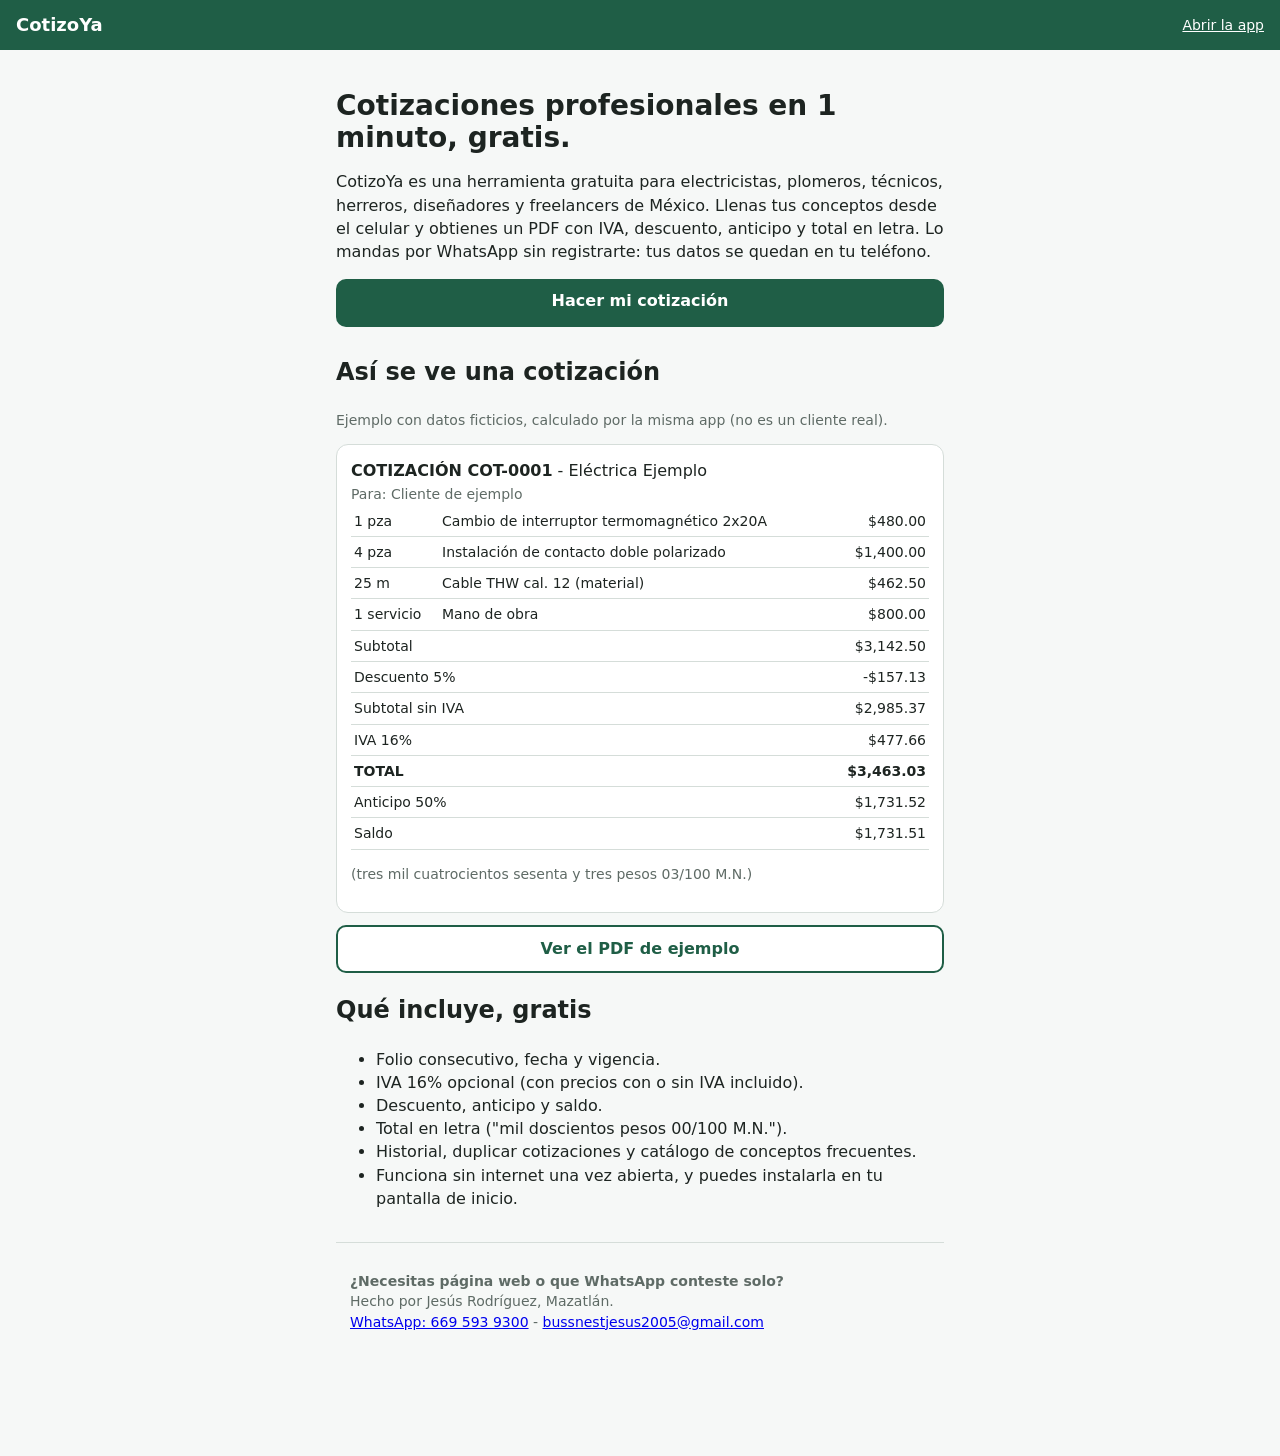
==== index.html @ fb77457e "CotizoYa: app de cotizaciones (PWA)" ====
<!doctype html>
<html lang="es-MX">
<head>
<meta charset="utf-8">
<meta name="viewport" content="width=device-width,initial-scale=1">
<title>CotizoYa - Cotizaciones gratis en PDF para mandar por WhatsApp</title>
<meta name="description" content="Haz una cotización profesional en 1 minuto desde tu celular y mándala por WhatsApp en PDF. Gratis, sin registro, con IVA, anticipo y total en letra.">
<meta name="theme-color" content="#1f5e46">
<link rel="manifest" href="manifest.webmanifest">
<link rel="icon" href="icons/icon-192.png">
<link rel="stylesheet" href="css/style.css">
</head>
<body>
<header class="top"><b>CotizoYa</b><a href="app.html">Abrir la app</a></header>
<main>
<div class="hero">
<h1>Cotizaciones profesionales en 1 minuto, gratis.</h1>
<p>CotizoYa es una herramienta gratuita para electricistas, plomeros, técnicos, herreros, diseñadores y freelancers de México. Llenas tus conceptos desde el celular y obtienes un PDF con IVA, descuento, anticipo y total en letra. Lo mandas por WhatsApp sin registrarte: tus datos se quedan en tu teléfono.</p>
<a class="btn" href="app.html">Hacer mi cotización</a>
</div>

<h2>Así se ve una cotización</h2>
<p class="muted">Ejemplo con datos ficticios, calculado por la misma app (no es un cliente real).</p>
<div class="ex" id="ex"><noscript>Activa JavaScript para ver el ejemplo, o abre el PDF de abajo.</noscript></div>
<a class="btn alt" href="ejemplo-cotizacion.pdf">Ver el PDF de ejemplo</a>

<h2>Qué incluye, gratis</h2>
<ul>
<li>Folio consecutivo, fecha y vigencia.</li>
<li>IVA 16% opcional (con precios con o sin IVA incluido).</li>
<li>Descuento, anticipo y saldo.</li>
<li>Total en letra ("mil doscientos pesos 00/100 M.N.").</li>
<li>Historial, duplicar cotizaciones y catálogo de conceptos frecuentes.</li>
<li>Funciona sin internet una vez abierta, y puedes instalarla en tu pantalla de inicio.</li>
</ul>

<div class="foot">
<p><b>¿Necesitas página web o que WhatsApp conteste solo?</b><br>Hecho por Jesús Rodríguez, Mazatlán.<br>
<a href="https://wa.me/526695939300">WhatsApp: 669 593 9300</a> - <a href="mailto:bussnestjesus2005@gmail.com">bussnestjesus2005@gmail.com</a></p>
</div>
</main>
<script src="js/calc.js"></script>
<script>
(function () {
  var q = { items: [
    { desc: 'Cambio de interruptor termomagnético 2x20A', qty: 1, unit: 'pza', price: 480 },
    { desc: 'Instalación de contacto doble polarizado', qty: 4, unit: 'pza', price: 350 },
    { desc: 'Cable THW cal. 12 (material)', qty: 25, unit: 'm', price: 18.5 },
    { desc: 'Mano de obra', qty: 1, unit: 'servicio', price: 800 } ],
    ivaOn: true, ivaIncluded: false, discType: 'pct', discVal: 5, advType: 'pct', advVal: 50 };
  var r = CF.compute(q), M = CF.money;
  function esc(s) { return String(s).replace(/[&<>"]/g, function (c) { return { '&': '&amp;', '<': '&lt;', '>': '&gt;', '"': '&quot;' }[c]; }); }
  var rows = q.items.map(function (i, k) { return '<tr><td>' + CF.qtyFmt(i.qty) + ' ' + i.unit + '</td><td>' + esc(i.desc) + '</td><td class="n">' + M(r.lines[k]) + '</td></tr>'; }).join('');
  document.getElementById('ex').innerHTML = '<b>COTIZACIÓN COT-0001</b> - Eléctrica Ejemplo<br><span class="muted">Para: Cliente de ejemplo</span><table>' + rows + '</table>' +
    '<table><tr><td>Subtotal</td><td class="n">' + M(r.subtotal) + '</td></tr><tr><td>Descuento 5%</td><td class="n">-' + M(r.discount) + '</td></tr><tr><td>Subtotal sin IVA</td><td class="n">' + M(r.base) + '</td></tr><tr><td>IVA 16%</td><td class="n">' + M(r.iva) + '</td></tr>' +
    '<tr><td><b>TOTAL</b></td><td class="n"><b id="ex-total">' + M(r.total) + '</b></td></tr><tr><td>Anticipo 50%</td><td class="n">' + M(r.advance) + '</td></tr><tr><td>Saldo</td><td class="n">' + M(r.balance) + '</td></tr></table>' +
    '<p class="muted">(' + CF.totalEnLetra(r.total) + ')</p>';
})();
</script>
</body>
</html>
---- css/style.css ----
:root{--g:#1f5e46;--g2:#e8f2ed;--ink:#1d2421;--mut:#5f6b66;--bd:#d5ddd9;--bg:#f6f8f7;--red:#b3261e;--w:#fff}
*{box-sizing:border-box}
html{-webkit-text-size-adjust:100%}
body{margin:0;font:16px/1.45 system-ui,-apple-system,"Segoe UI",Roboto,sans-serif;color:var(--ink);background:var(--bg)}
header.top{background:var(--g);color:#fff;padding:12px 16px;display:flex;justify-content:space-between;align-items:center}
header.top b{font-size:18px}.top a{color:#fff;font-size:14px}
main{max-width:640px;margin:0 auto;padding:12px 16px 96px}
section[hidden]{display:none}
fieldset,.card{background:var(--w);border:1px solid var(--bd);border-radius:12px;padding:12px;margin:0 0 12px}
legend{font-weight:700;padding:0 6px;color:var(--g)}
label{display:block;font-size:13px;color:var(--mut);margin:6px 0 0}
input,select,textarea{width:100%;font:inherit;font-size:16px;padding:10px;border:1px solid var(--bd);border-radius:8px;background:#fff;color:var(--ink);min-height:44px;margin-top:2px}
textarea{min-height:80px}
input[type=checkbox]{width:22px;height:22px;min-height:0;vertical-align:middle;margin:0 8px 0 0}
.chk{display:flex;align-items:center;font-size:16px;color:var(--ink)}
.row{border:1px solid var(--bd);border-radius:10px;padding:8px;margin-bottom:8px;background:#fbfdfc}
.row-nums{display:grid;grid-template-columns:70px 1fr 1fr;gap:8px}
.row-foot{display:flex;gap:8px;align-items:center;margin-top:6px}.r-amt{flex:1;font-weight:700}
button{font:inherit;cursor:pointer}
.btn{min-height:48px;border-radius:10px;border:0;padding:10px 14px;font-weight:700;background:var(--g);color:#fff;width:100%;margin-top:8px}
.btn.alt{background:var(--w);color:var(--g);border:2px solid var(--g)}
.btn.wa{background:#1a7d41}
.mini{min-height:36px;border:1px solid var(--bd);background:#fff;border-radius:8px;padding:4px 10px;font-size:14px}
.mini.danger{color:var(--red)}
.two{display:grid;grid-template-columns:1fr 1fr;gap:8px}
#totals{background:var(--g2);border-radius:12px;padding:10px 12px;margin-bottom:8px}
.tl{display:flex;justify-content:space-between;padding:2px 0}.tl.big{font-size:22px;border-top:2px solid var(--g);margin-top:6px;padding-top:6px}
#t-letra{font-style:italic;color:var(--mut);font-size:14px;margin:0 0 8px}
nav.bottom{position:fixed;bottom:0;left:0;right:0;background:#fff;border-top:1px solid var(--bd);display:flex;z-index:5}
nav.bottom button{flex:1;border:0;background:none;padding:12px 2px;font-size:13px;color:var(--mut);min-height:56px}
nav.bottom button[aria-current=page]{color:var(--g);font-weight:700;box-shadow:inset 0 3px 0 var(--g)}
ul.list{list-style:none;padding:0;margin:0}
ul.list li{background:#fff;border:1px solid var(--bd);border-radius:10px;padding:10px;margin-bottom:8px;display:flex;justify-content:space-between;gap:8px;align-items:center;flex-wrap:wrap}
.muted{color:var(--mut);font-size:14px}
.modal{position:fixed;inset:0;background:rgba(0,0,0,.5);z-index:10;display:flex;align-items:flex-end;justify-content:center}
.modal[hidden]{display:none}
.modal .box{background:#fff;width:100%;max-width:640px;max-height:92vh;overflow:auto;border-radius:16px 16px 0 0;padding:16px}
#sheet table{width:100%;border-collapse:collapse;margin:8px 0}#sheet td{border-bottom:1px solid var(--bd);padding:6px 4px;vertical-align:top}
#sheet .n{text-align:right}#sheet .big{font-size:20px;font-weight:700}#sheet .logo{max-height:60px;max-width:160px}
#toast{position:fixed;left:16px;right:16px;bottom:72px;background:#222;color:#fff;padding:12px;border-radius:10px;z-index:20;text-align:center}
#toast[hidden]{display:none}
a.btn{display:block;text-align:center;text-decoration:none}
.hero{padding:28px 0 8px}.hero h1{font-size:28px;line-height:1.15;margin:0 0 10px}
.ex{background:#fff;border:1px solid var(--bd);border-radius:12px;padding:14px;margin:12px 0}
.ex table{width:100%;border-collapse:collapse;font-size:14px}.ex td,.ex th{padding:5px 3px;border-bottom:1px solid var(--bd);text-align:left}.ex .n{text-align:right}
.foot{margin-top:32px;padding:14px;border-top:1px solid var(--bd);font-size:14px;color:var(--mut)}
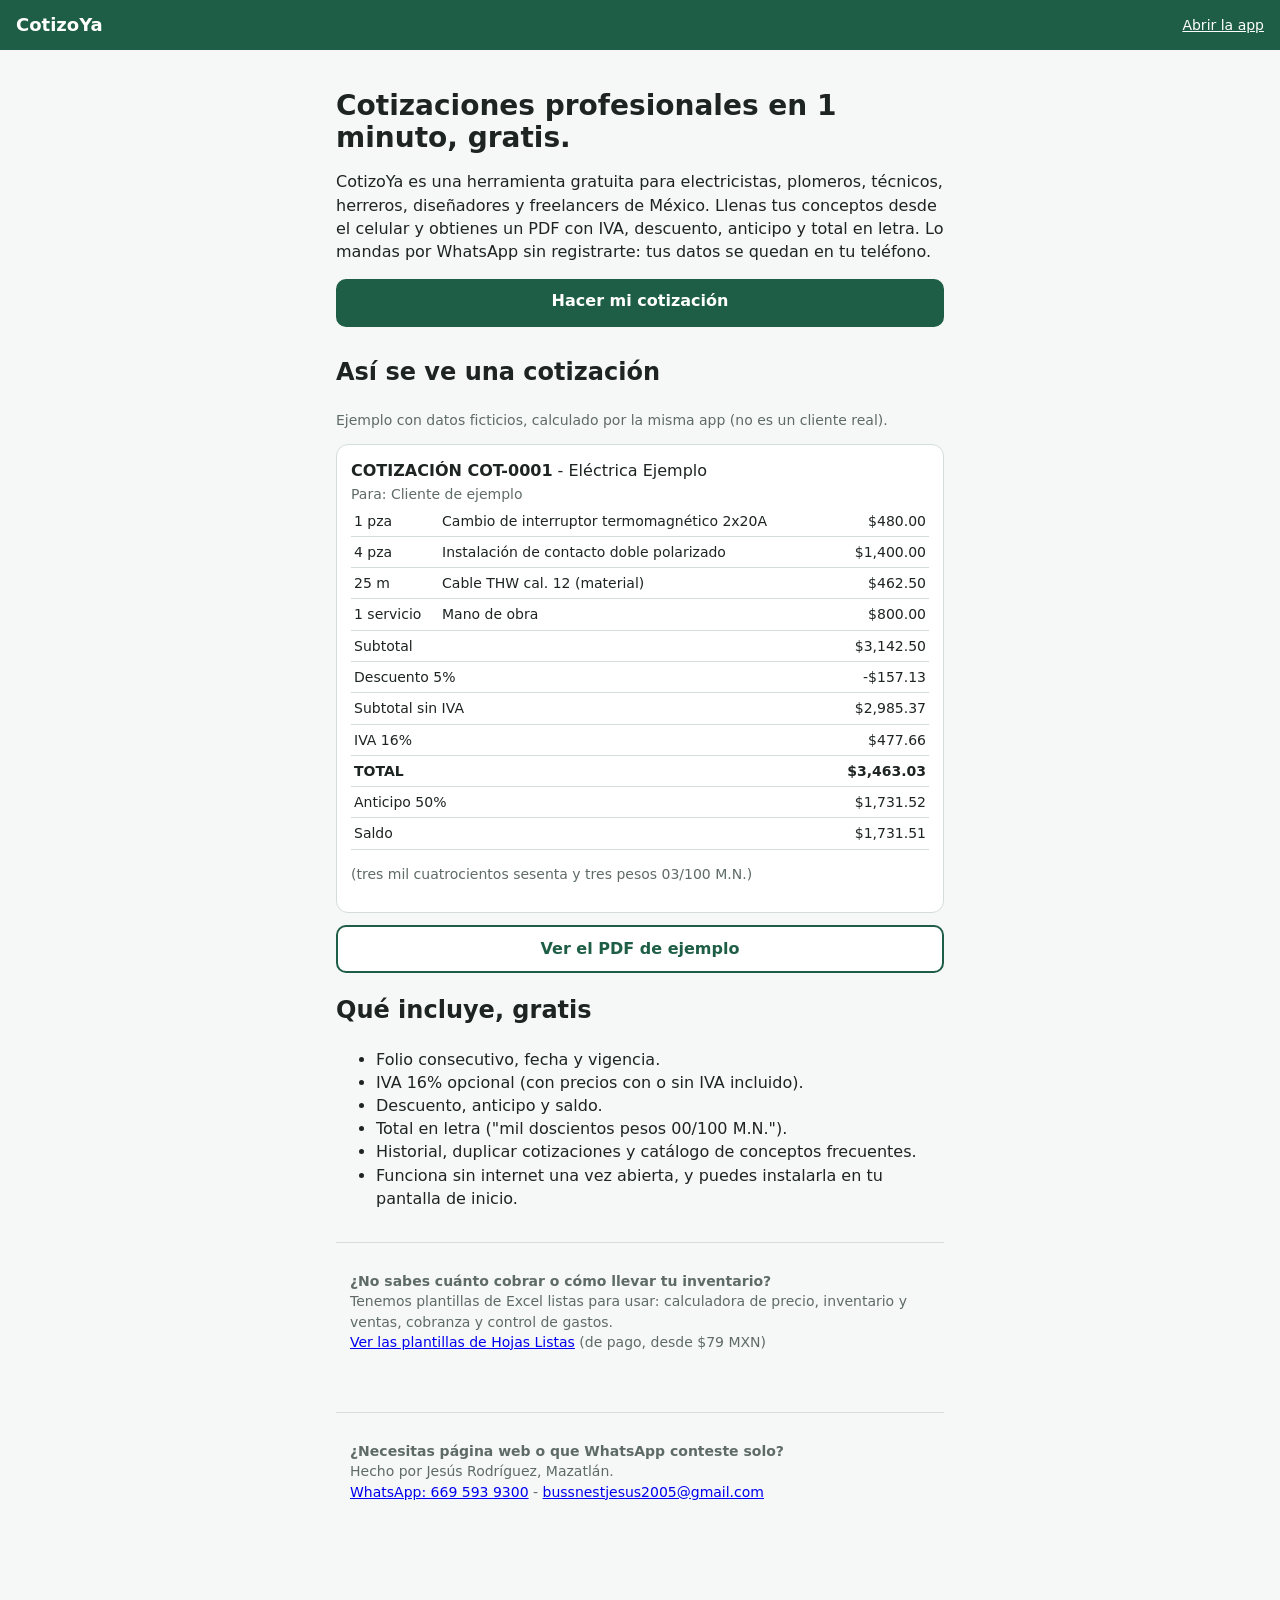
==== commit 1415039c: "Enlace a las plantillas de Hojas Listas" ====
--- a/index.html
+++ b/index.html
@@ -35,6 +35,12 @@
 </ul>
 
 <div class="foot">
+<p><b>¿No sabes cuánto cobrar o cómo llevar tu inventario?</b><br>
+Tenemos plantillas de Excel listas para usar: calculadora de precio, inventario y ventas, cobranza y control de gastos.<br>
+<a href="https://payhip.com/HojasListas">Ver las plantillas de Hojas Listas</a> (de pago, desde $79 MXN)</p>
+</div>
+
+<div class="foot">
 <p><b>¿Necesitas página web o que WhatsApp conteste solo?</b><br>Hecho por Jesús Rodríguez, Mazatlán.<br>
 <a href="https://wa.me/526695939300">WhatsApp: 669 593 9300</a> - <a href="mailto:bussnestjesus2005@gmail.com">bussnestjesus2005@gmail.com</a></p>
 </div>
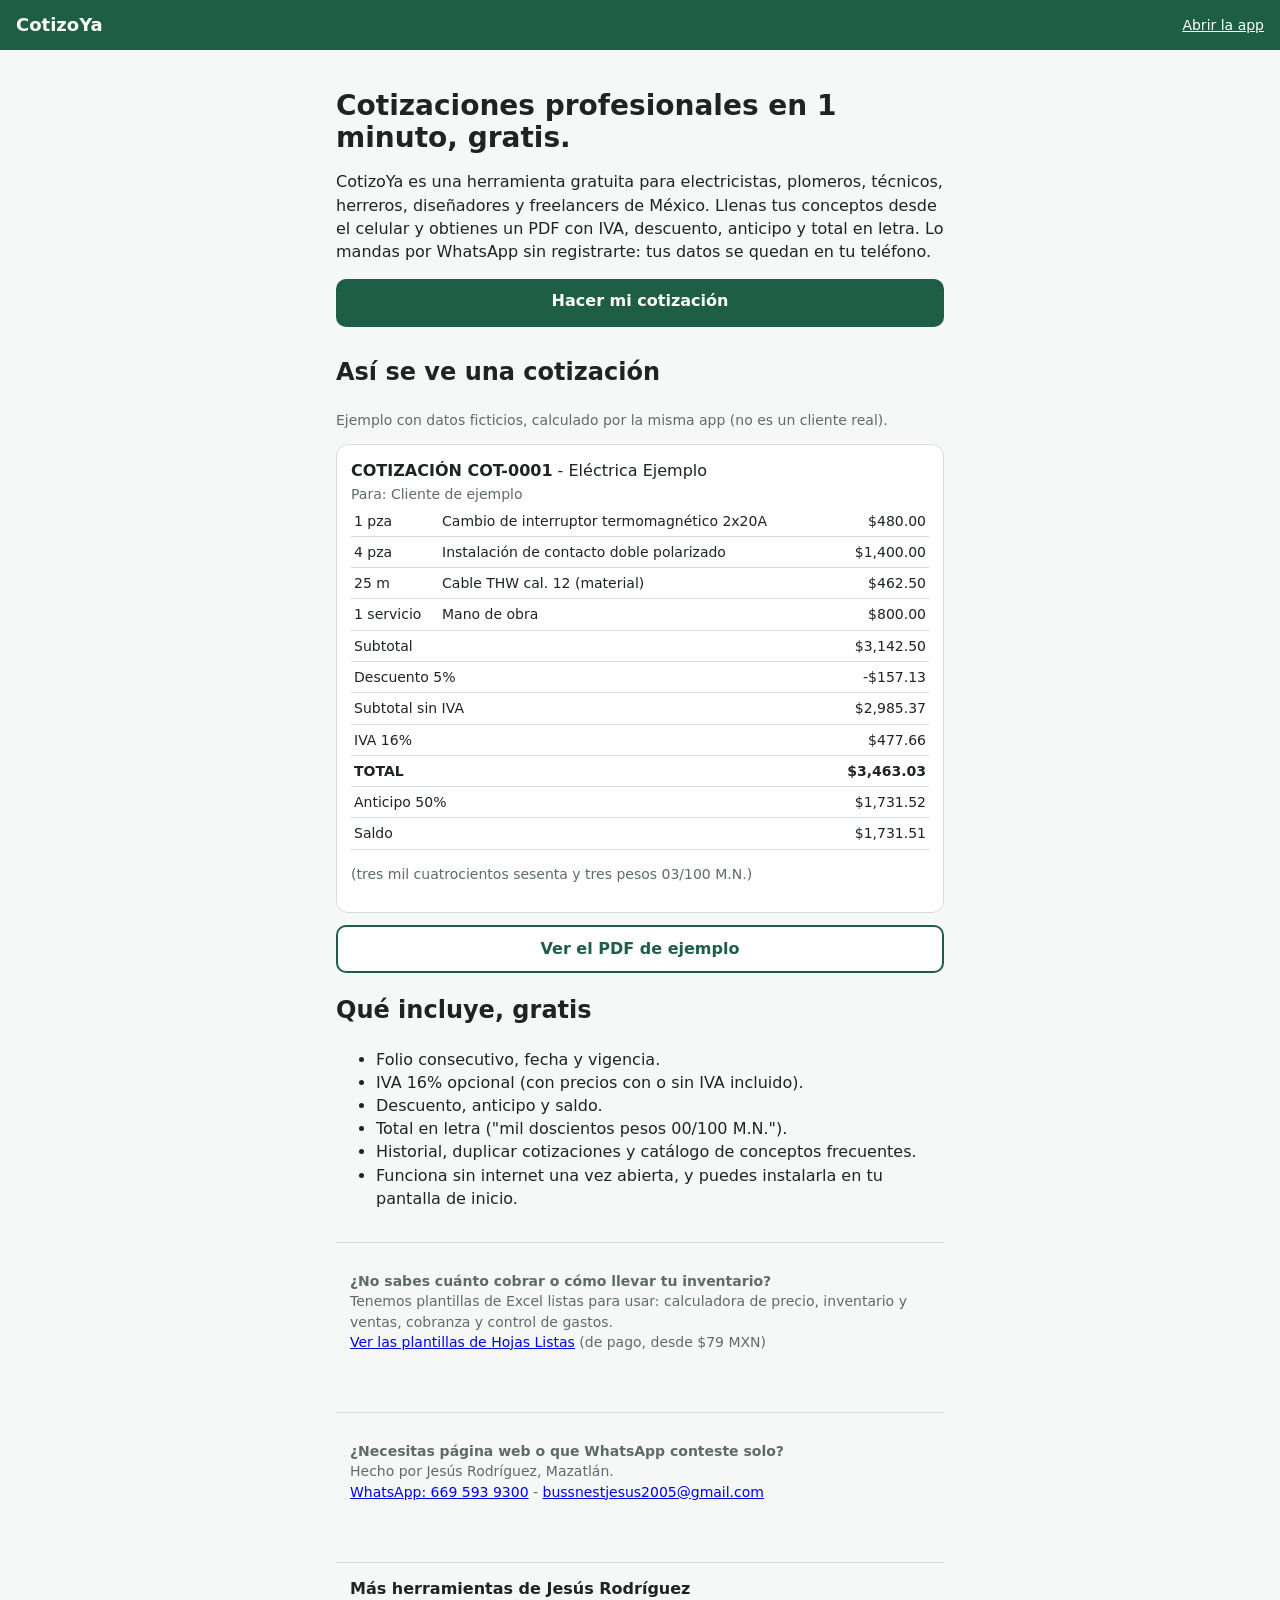
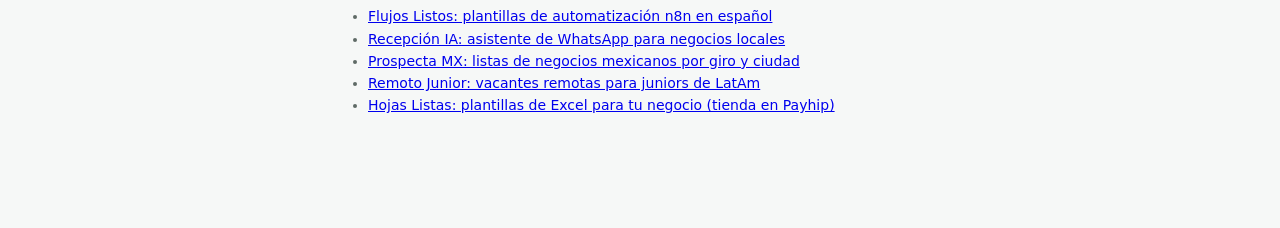
==== commit 87caca3f: "SEO: títulos, descripciones, sitemap y enlaces entre proyectos" ====
--- a/index.html
+++ b/index.html
@@ -3,8 +3,25 @@
 <head>
 <meta charset="utf-8">
 <meta name="viewport" content="width=device-width,initial-scale=1">
-<title>CotizoYa - Cotizaciones gratis en PDF para mandar por WhatsApp</title>
-<meta name="description" content="Haz una cotización profesional en 1 minuto desde tu celular y mándala por WhatsApp en PDF. Gratis, sin registro, con IVA, anticipo y total en letra.">
+<title>CotizoYa: cotizaciones en PDF gratis para WhatsApp</title>
+<meta name="description" content="Haz cotizaciones en PDF gratis desde tu celular, con IVA, anticipo y total en letra, y mándalas por WhatsApp. Para electricistas, plomeros y freelancers.">
+<link rel="canonical" href="https://jesus-jazisenot.github.io/cotizoya/">
+<meta property="og:type" content="website">
+<meta property="og:site_name" content="CotizoYa">
+<meta property="og:locale" content="es_MX">
+<meta property="og:title" content="CotizoYa: cotizaciones en PDF gratis para WhatsApp">
+<meta property="og:description" content="Haz cotizaciones en PDF gratis desde tu celular, con IVA, anticipo y total en letra, y mándalas por WhatsApp. Para electricistas, plomeros y freelancers.">
+<meta property="og:url" content="https://jesus-jazisenot.github.io/cotizoya/">
+<meta property="og:image" content="https://jesus-jazisenot.github.io/cotizoya/og.png">
+<meta property="og:image:width" content="1200">
+<meta property="og:image:height" content="630">
+<meta property="og:image:alt" content="CotizoYa: Cotizaciones en PDF gratis, listas para WhatsApp">
+<meta name="twitter:card" content="summary_large_image">
+<meta name="twitter:title" content="CotizoYa: cotizaciones en PDF gratis para WhatsApp">
+<meta name="twitter:description" content="Haz cotizaciones en PDF gratis desde tu celular, con IVA, anticipo y total en letra, y mándalas por WhatsApp. Para electricistas, plomeros y freelancers.">
+<meta name="twitter:image" content="https://jesus-jazisenot.github.io/cotizoya/og.png">
+<script type="application/ld+json">{"@context": "https://schema.org", "@type": "WebSite", "name": "CotizoYa", "url": "https://jesus-jazisenot.github.io/cotizoya/", "inLanguage": "es-MX", "author": {"@type": "Person", "name": "Jesús Rodríguez"}}</script>
+<script type="application/ld+json">{"@context": "https://schema.org", "@type": "SoftwareApplication", "name": "CotizoYa", "applicationCategory": "BusinessApplication", "operatingSystem": "Web (PWA para Android e iOS)", "url": "https://jesus-jazisenot.github.io/cotizoya/", "inLanguage": "es-MX", "description": "Generador gratuito de cotizaciones en PDF con IVA, descuento, anticipo y total en letra.", "offers": {"@type": "Offer", "price": "0", "priceCurrency": "MXN"}, "author": {"@type": "Person", "name": "Jesús Rodríguez"}}</script>
 <meta name="theme-color" content="#1f5e46">
 <link rel="manifest" href="manifest.webmanifest">
 <link rel="icon" href="icons/icon-192.png">
@@ -44,6 +61,7 @@
 <p><b>¿Necesitas página web o que WhatsApp conteste solo?</b><br>Hecho por Jesús Rodríguez, Mazatlán.<br>
 <a href="https://wa.me/526695939300">WhatsApp: 669 593 9300</a> - <a href="mailto:bussnestjesus2005@gmail.com">bussnestjesus2005@gmail.com</a></p>
 </div>
+<aside class="foot mas" aria-labelledby="mas-t"><h2 id="mas-t">Más herramientas de Jesús Rodríguez</h2><ul><li><a href="https://jesus-jazisenot.github.io/flujos-listos/">Flujos Listos: plantillas de automatización n8n en español</a></li><li><a href="https://jesus-jazisenot.github.io/recepcion-ia/">Recepción IA: asistente de WhatsApp para negocios locales</a></li><li><a href="https://jesus-jazisenot.github.io/prospecta-mx/">Prospecta MX: listas de negocios mexicanos por giro y ciudad</a></li><li><a href="https://jesus-jazisenot.github.io/remoto-junior/">Remoto Junior: vacantes remotas para juniors de LatAm</a></li><li><a href="https://payhip.com/HojasListas">Hojas Listas: plantillas de Excel para tu negocio (tienda en Payhip)</a></li></ul></aside>
 </main>
 <script src="js/calc.js"></script>
 <script>
--- a/css/style.css
+++ b/css/style.css
@@ -44,3 +44,4 @@
 .ex{background:#fff;border:1px solid var(--bd);border-radius:12px;padding:14px;margin:12px 0}
 .ex table{width:100%;border-collapse:collapse;font-size:14px}.ex td,.ex th{padding:5px 3px;border-bottom:1px solid var(--bd);text-align:left}.ex .n{text-align:right}
 .foot{margin-top:32px;padding:14px;border-top:1px solid var(--bd);font-size:14px;color:var(--mut)}
+.mas h2{font-size:1rem;margin:0 0 6px;color:var(--ink)}.mas ul{margin:0;padding-left:18px}.mas li{margin:2px 0}
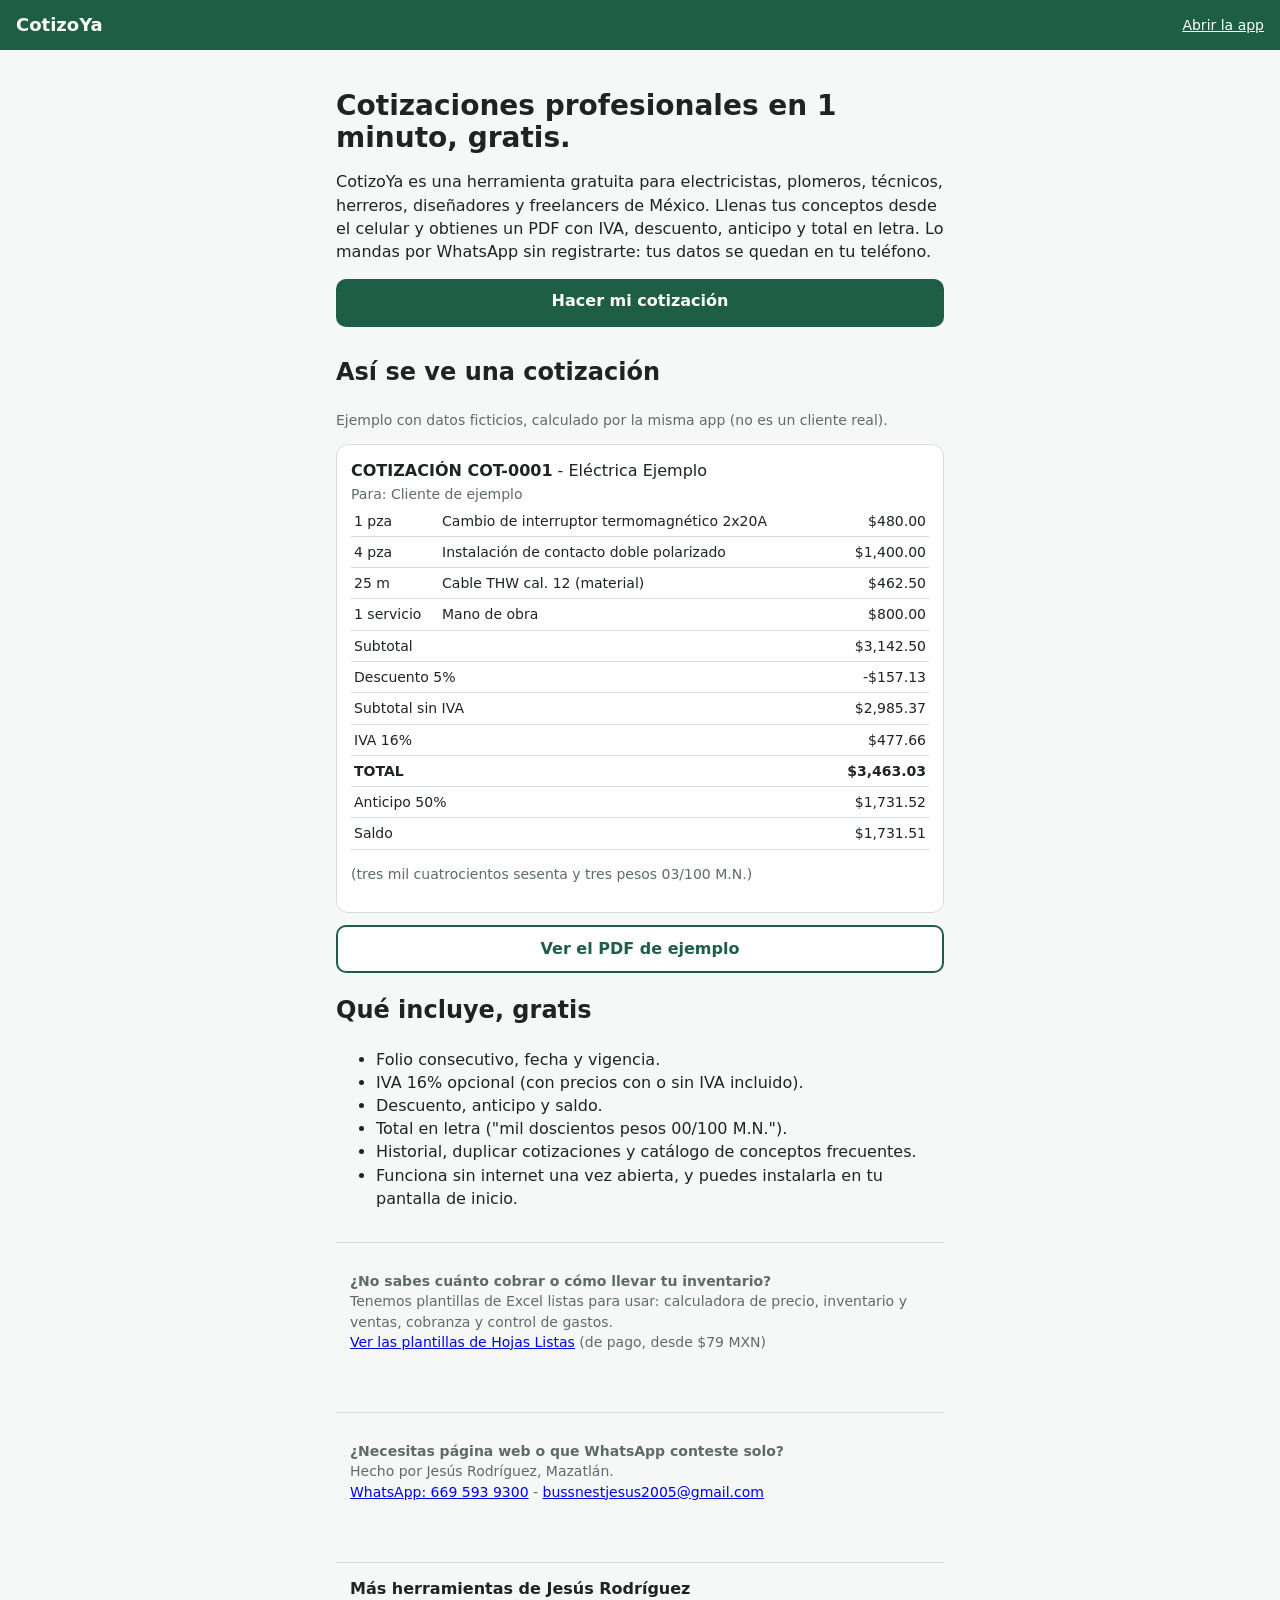
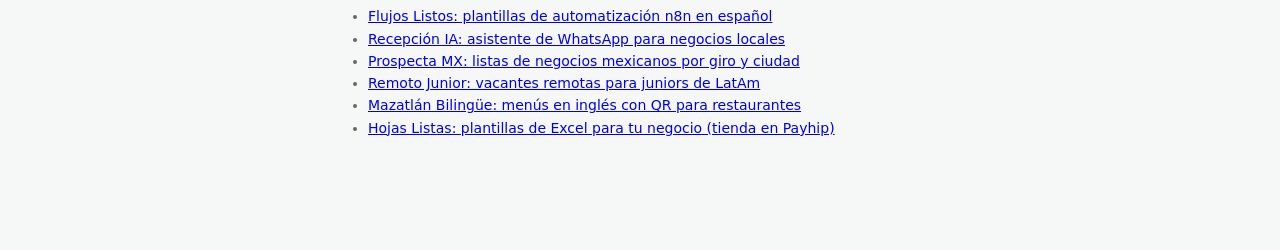
==== commit 27e850ad: "Enlace a Mazatlán Bilingüe en Más herramientas" ====
--- a/index.html
+++ b/index.html
@@ -61,7 +61,7 @@
 <p><b>¿Necesitas página web o que WhatsApp conteste solo?</b><br>Hecho por Jesús Rodríguez, Mazatlán.<br>
 <a href="https://wa.me/526695939300">WhatsApp: 669 593 9300</a> - <a href="mailto:bussnestjesus2005@gmail.com">bussnestjesus2005@gmail.com</a></p>
 </div>
-<aside class="foot mas" aria-labelledby="mas-t"><h2 id="mas-t">Más herramientas de Jesús Rodríguez</h2><ul><li><a href="https://jesus-jazisenot.github.io/flujos-listos/">Flujos Listos: plantillas de automatización n8n en español</a></li><li><a href="https://jesus-jazisenot.github.io/recepcion-ia/">Recepción IA: asistente de WhatsApp para negocios locales</a></li><li><a href="https://jesus-jazisenot.github.io/prospecta-mx/">Prospecta MX: listas de negocios mexicanos por giro y ciudad</a></li><li><a href="https://jesus-jazisenot.github.io/remoto-junior/">Remoto Junior: vacantes remotas para juniors de LatAm</a></li><li><a href="https://payhip.com/HojasListas">Hojas Listas: plantillas de Excel para tu negocio (tienda en Payhip)</a></li></ul></aside>
+<aside class="foot mas" aria-labelledby="mas-t"><h2 id="mas-t">Más herramientas de Jesús Rodríguez</h2><ul><li><a href="https://jesus-jazisenot.github.io/flujos-listos/">Flujos Listos: plantillas de automatización n8n en español</a></li><li><a href="https://jesus-jazisenot.github.io/recepcion-ia/">Recepción IA: asistente de WhatsApp para negocios locales</a></li><li><a href="https://jesus-jazisenot.github.io/prospecta-mx/">Prospecta MX: listas de negocios mexicanos por giro y ciudad</a></li><li><a href="https://jesus-jazisenot.github.io/remoto-junior/">Remoto Junior: vacantes remotas para juniors de LatAm</a></li><li><a href="https://jesus-jazisenot.github.io/mazatlan-bilingue/">Mazatlán Bilingüe: menús en inglés con QR para restaurantes</a></li><li><a href="https://payhip.com/HojasListas">Hojas Listas: plantillas de Excel para tu negocio (tienda en Payhip)</a></li></ul></aside>
 </main>
 <script src="js/calc.js"></script>
 <script>
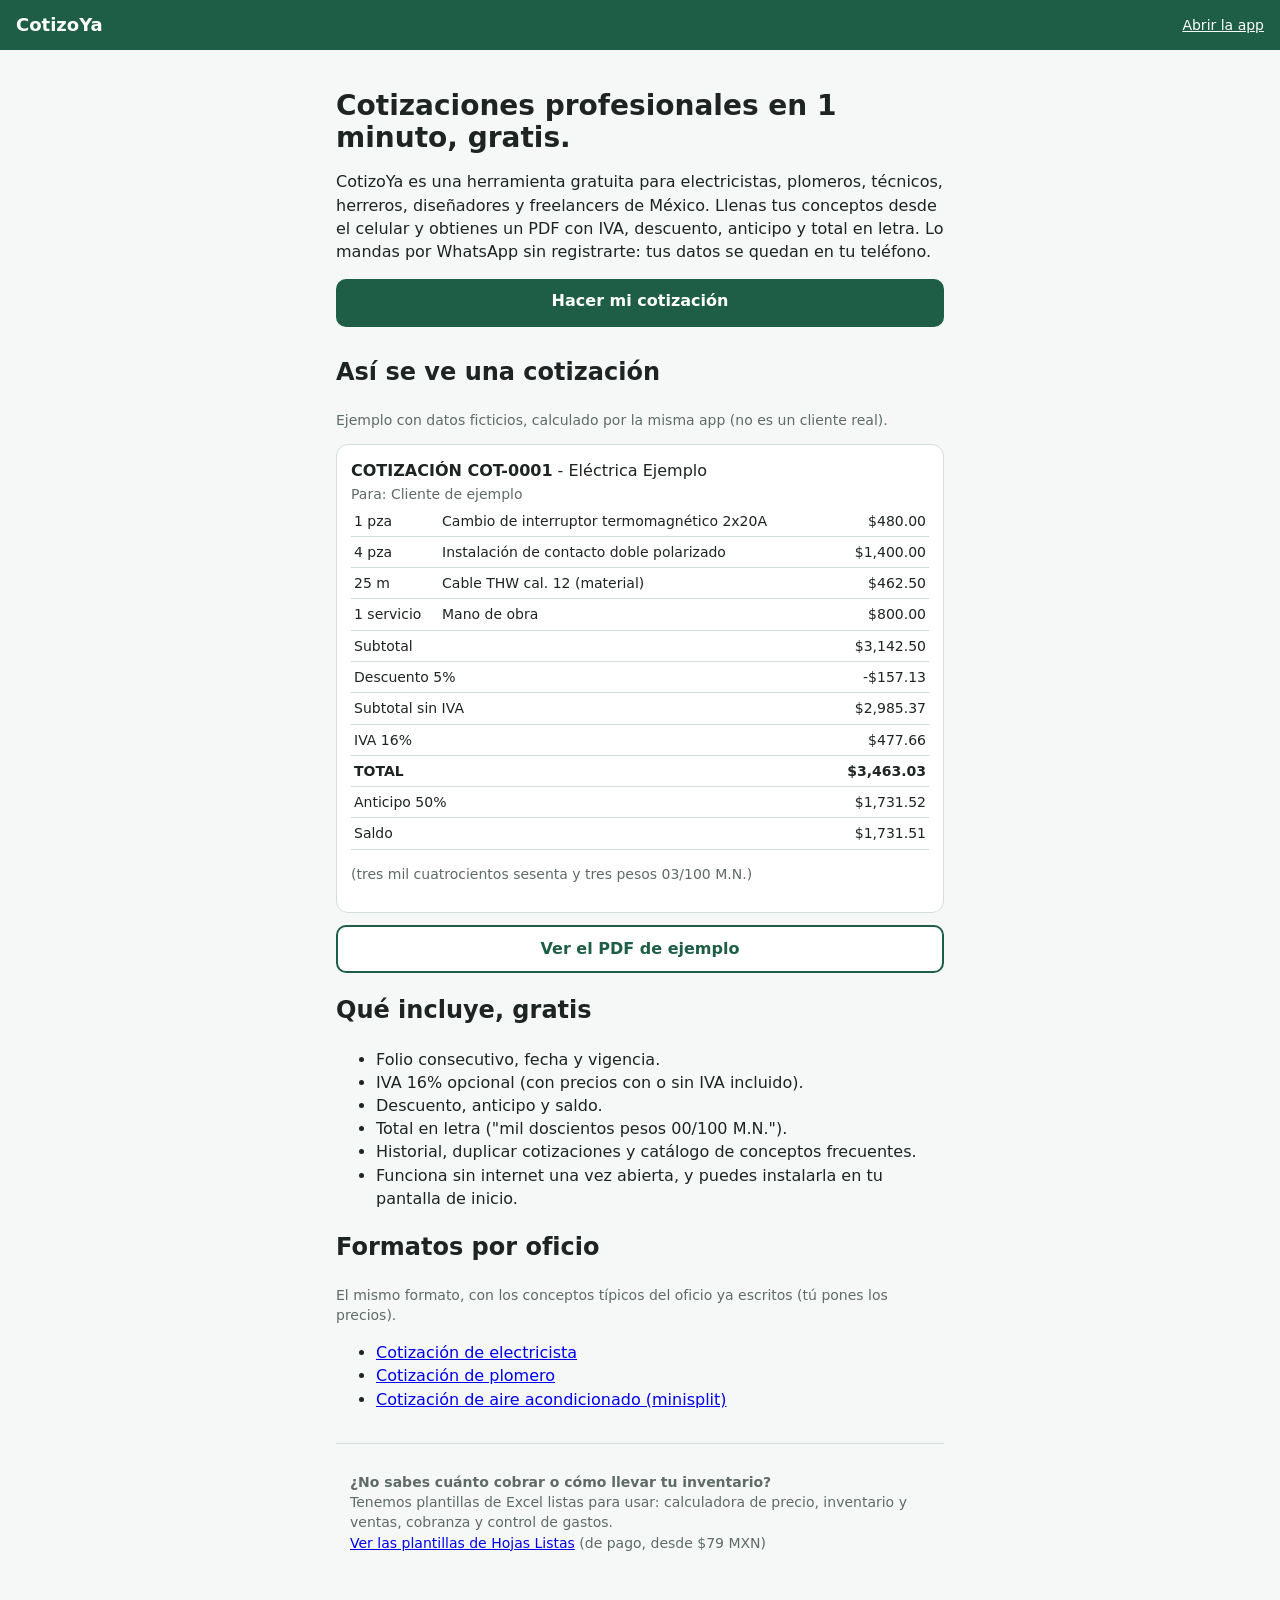
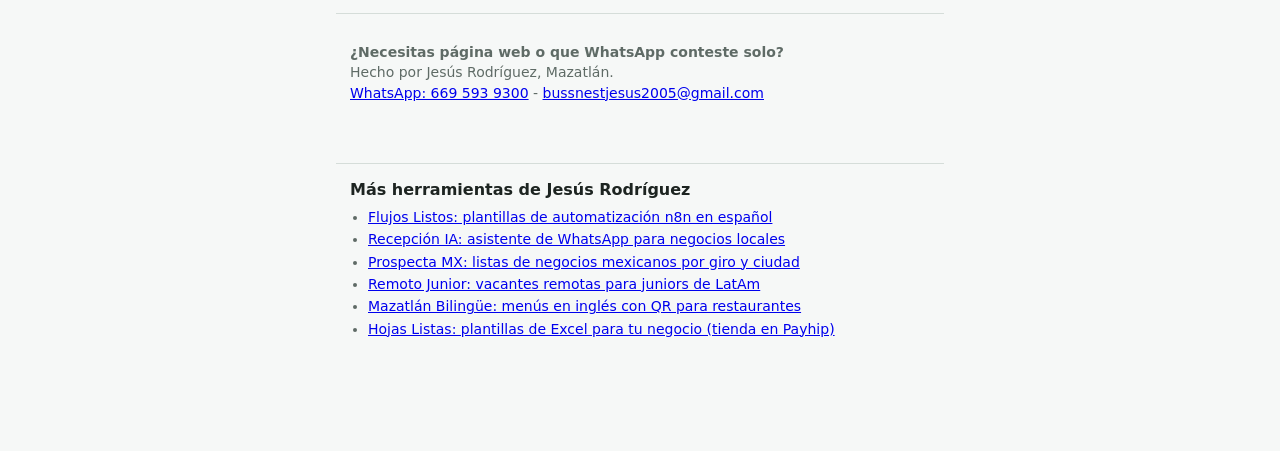
==== commit 2ffb6870: "Formatos por oficio: electricista, plomero y aire acondicionado" ====
--- a/index.html
+++ b/index.html
@@ -51,6 +51,14 @@
 <li>Funciona sin internet una vez abierta, y puedes instalarla en tu pantalla de inicio.</li>
 </ul>
 
+<h2 id="oficios">Formatos por oficio</h2>
+<p class="muted">El mismo formato, con los conceptos típicos del oficio ya escritos (tú pones los precios).</p>
+<ul>
+<li><a href="cotizacion-electricista/">Cotización de electricista</a></li>
+<li><a href="cotizacion-plomero/">Cotización de plomero</a></li>
+<li><a href="cotizacion-aire-acondicionado/">Cotización de aire acondicionado (minisplit)</a></li>
+</ul>
+
 <div class="foot">
 <p><b>¿No sabes cuánto cobrar o cómo llevar tu inventario?</b><br>
 Tenemos plantillas de Excel listas para usar: calculadora de precio, inventario y ventas, cobranza y control de gastos.<br>
--- a/css/style.css
+++ b/css/style.css
@@ -45,3 +45,6 @@
 .ex table{width:100%;border-collapse:collapse;font-size:14px}.ex td,.ex th{padding:5px 3px;border-bottom:1px solid var(--bd);text-align:left}.ex .n{text-align:right}
 .foot{margin-top:32px;padding:14px;border-top:1px solid var(--bd);font-size:14px;color:var(--mut)}
 .mas h2{font-size:1rem;margin:0 0 6px;color:var(--ink)}.mas ul{margin:0;padding-left:18px}.mas li{margin:2px 0}
+.top b a{font-size:inherit;text-decoration:none}
+.aviso{background:#fff7e0;border:1px solid #e3c770;border-radius:10px;padding:10px 12px;font-size:14px}
+.lleva{padding-left:20px}.lleva li{margin:0 0 8px}
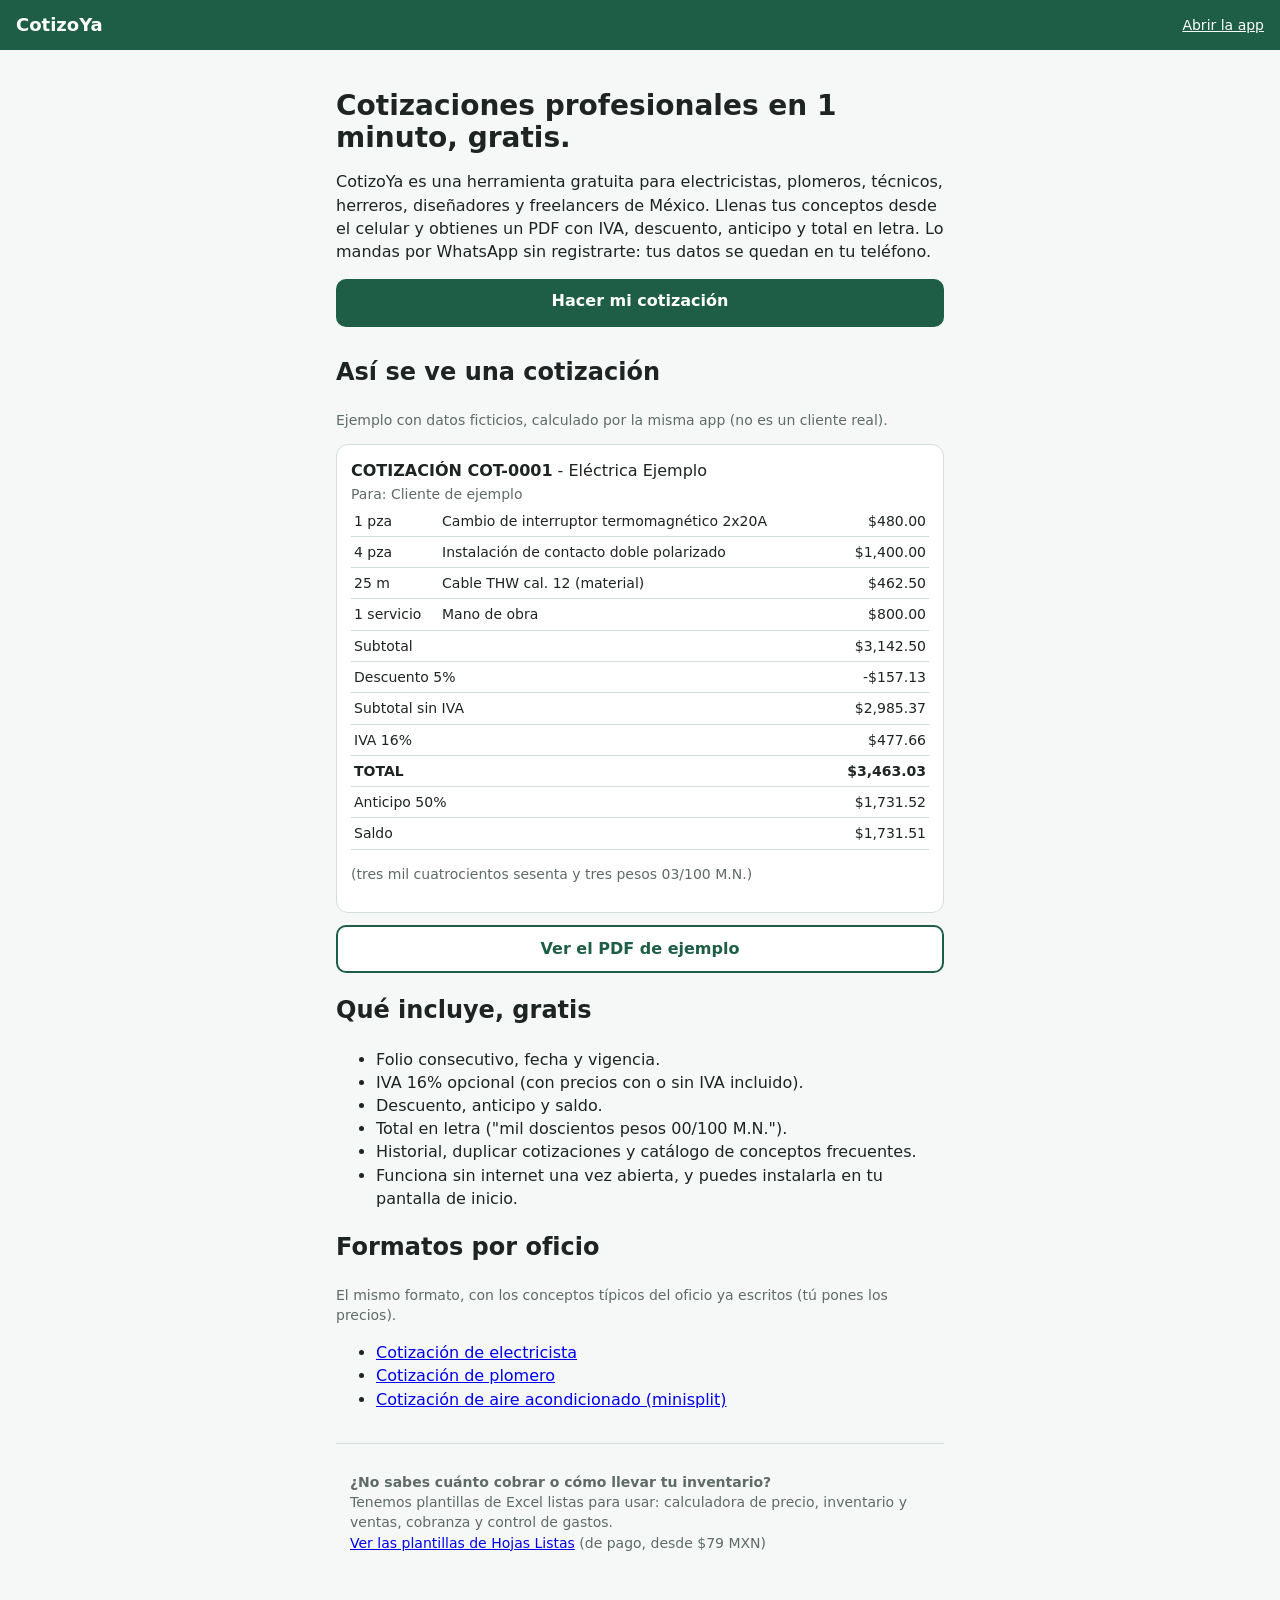
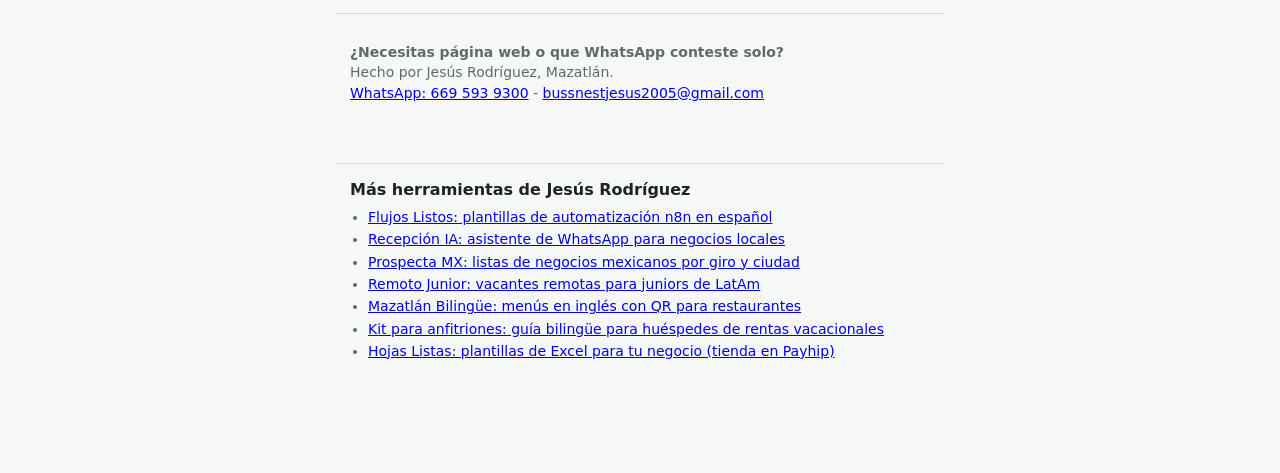
==== commit bfa87116: "Enlace a Kit para anfitriones en Más herramientas" ====
--- a/index.html
+++ b/index.html
@@ -69,7 +69,7 @@
 <p><b>¿Necesitas página web o que WhatsApp conteste solo?</b><br>Hecho por Jesús Rodríguez, Mazatlán.<br>
 <a href="https://wa.me/526695939300">WhatsApp: 669 593 9300</a> - <a href="mailto:bussnestjesus2005@gmail.com">bussnestjesus2005@gmail.com</a></p>
 </div>
-<aside class="foot mas" aria-labelledby="mas-t"><h2 id="mas-t">Más herramientas de Jesús Rodríguez</h2><ul><li><a href="https://jesus-jazisenot.github.io/flujos-listos/">Flujos Listos: plantillas de automatización n8n en español</a></li><li><a href="https://jesus-jazisenot.github.io/recepcion-ia/">Recepción IA: asistente de WhatsApp para negocios locales</a></li><li><a href="https://jesus-jazisenot.github.io/prospecta-mx/">Prospecta MX: listas de negocios mexicanos por giro y ciudad</a></li><li><a href="https://jesus-jazisenot.github.io/remoto-junior/">Remoto Junior: vacantes remotas para juniors de LatAm</a></li><li><a href="https://jesus-jazisenot.github.io/mazatlan-bilingue/">Mazatlán Bilingüe: menús en inglés con QR para restaurantes</a></li><li><a href="https://payhip.com/HojasListas">Hojas Listas: plantillas de Excel para tu negocio (tienda en Payhip)</a></li></ul></aside>
+<aside class="foot mas" aria-labelledby="mas-t"><h2 id="mas-t">Más herramientas de Jesús Rodríguez</h2><ul><li><a href="https://jesus-jazisenot.github.io/flujos-listos/">Flujos Listos: plantillas de automatización n8n en español</a></li><li><a href="https://jesus-jazisenot.github.io/recepcion-ia/">Recepción IA: asistente de WhatsApp para negocios locales</a></li><li><a href="https://jesus-jazisenot.github.io/prospecta-mx/">Prospecta MX: listas de negocios mexicanos por giro y ciudad</a></li><li><a href="https://jesus-jazisenot.github.io/remoto-junior/">Remoto Junior: vacantes remotas para juniors de LatAm</a></li><li><a href="https://jesus-jazisenot.github.io/mazatlan-bilingue/">Mazatlán Bilingüe: menús en inglés con QR para restaurantes</a></li><li><a href="https://jesus-jazisenot.github.io/kit-anfitriones/">Kit para anfitriones: guía bilingüe para huéspedes de rentas vacacionales</a></li><li><a href="https://payhip.com/HojasListas">Hojas Listas: plantillas de Excel para tu negocio (tienda en Payhip)</a></li></ul></aside>
 </main>
 <script src="js/calc.js"></script>
 <script>
